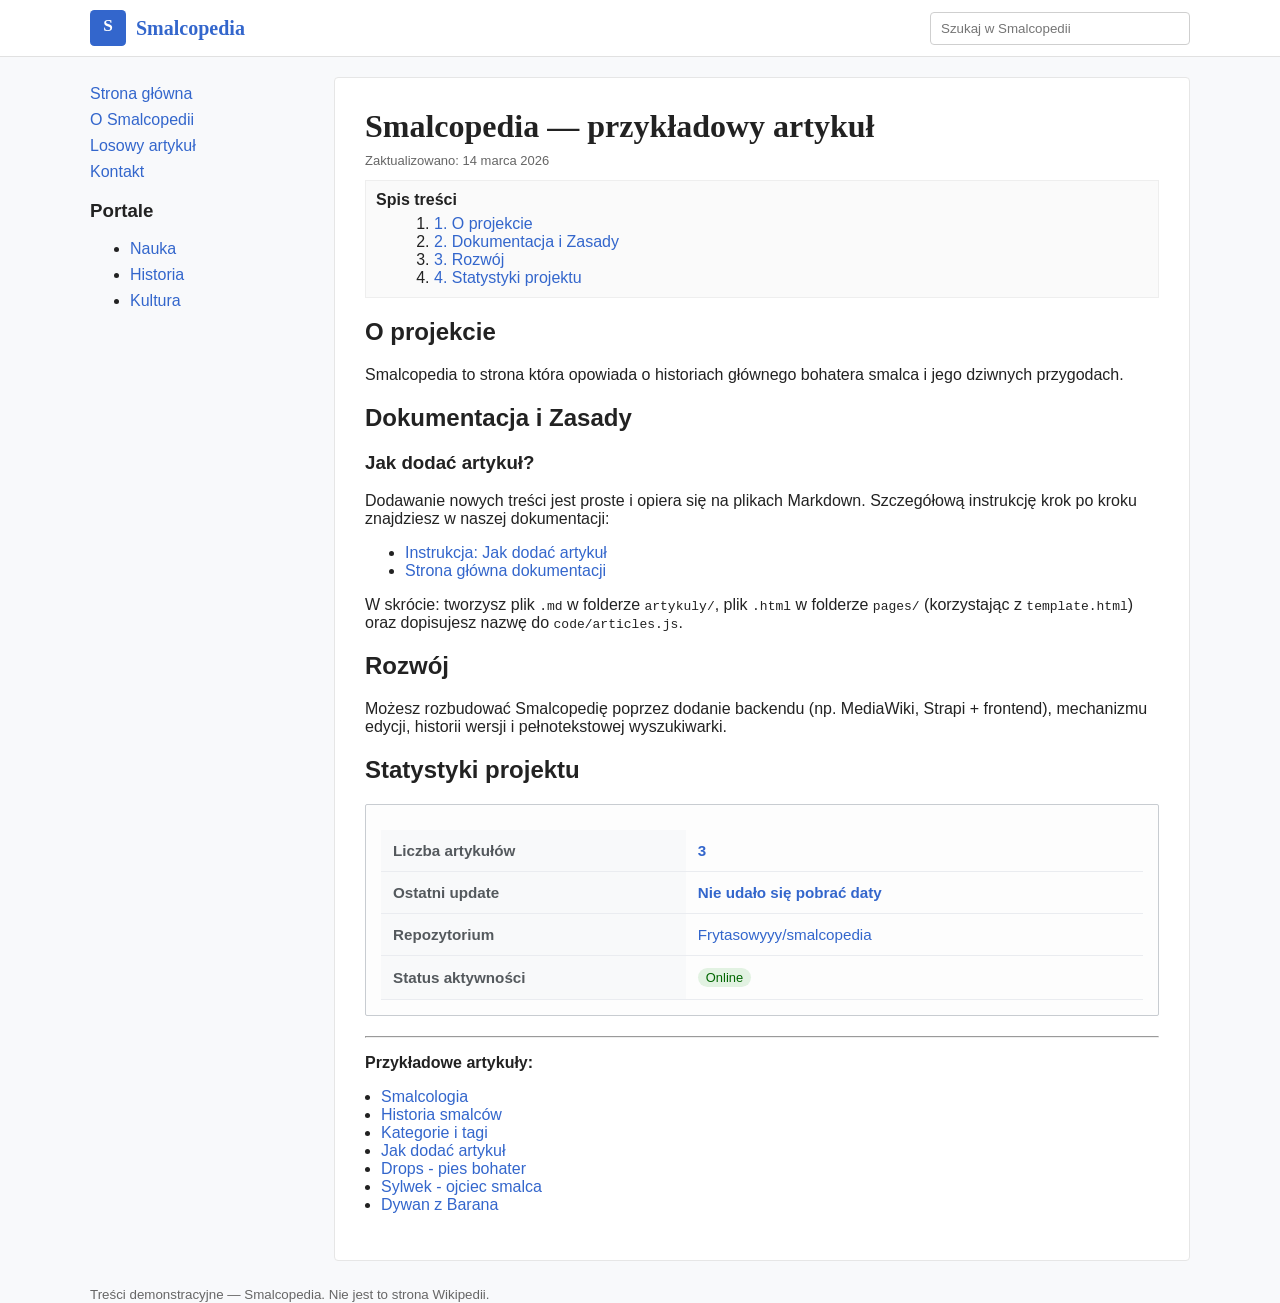
==== index.html @ 1882fc54 "New project structure, improvments, added documantation" ====
<!doctype html>
<html lang="pl">
  <head>
    <meta charset="utf-8" />
    <meta name="viewport" content="width=device-width,initial-scale=1" />
    <title>Smalcopedia — wolna encyklopedia</title>
    <link rel="stylesheet" href="styles/styles.css" />
    <link rel="stylesheet" href="styles/statistics.css" />
  </head>
  <body>
    <header class="site-header">
      <div class="header-inner">
        <a class="logo" href="#" aria-label="Smalcopedia">
          <!-- Simple SVG logo to avoid trademark issues -->
          <svg
            width="36"
            height="36"
            viewBox="0 0 100 100"
            xmlns="http://www.w3.org/2000/svg"
            aria-hidden="true"
          >
            <rect width="100" height="100" rx="12" fill="#3366cc"></rect>
            <text
              x="50%"
              y="58%"
              font-family="Georgia, serif"
              font-size="48"
              fill="#fff"
              text-anchor="middle"
            >
              S
            </text>
          </svg>
          <span class="site-title">Smalcopedia</span>
        </a>
        <form id="searchForm" class="search-form" onsubmit="return false;">
          <input
            id="searchInput"
            type="search"
            placeholder="Szukaj w Smalcopedii"
            aria-label="Szukaj"
          />
        </form>
      </div>
    </header>

    <div class="page-wrap">
      <aside class="sidebar">
        <nav>
          <ul>
            <li><a href="#">Strona główna</a></li>
            <li><a href="#">O Smalcopedii</a></li>
            <li><a href="#" id="randomArticle">Losowy artykuł</a></li>
            <li><a href="#">Kontakt</a></li>
          </ul>
        </nav>
        <section class="portals">
          <h3>Portale</h3>
          <ul>
            <li><a href="#">Nauka</a></li>
            <li><a href="#">Historia</a></li>
            <li><a href="#">Kultura</a></li>
          </ul>
        </section>
      </aside>

      <main class="content">
        <article class="article" id="article-main">
          <h1>Smalcopedia — przykładowy artykuł</h1>
          <div class="meta">Zaktualizowano: 14 marca 2026</div>
          <nav class="toc" aria-label="Spis treści">
            <strong>Spis treści</strong>
            <ol>
              <li><a href="#sekcja-1">1. O projekcie</a></li>
              <li><a href="#sekcja-2">2. Dokumentacja i Zasady</a></li>
              <li><a href="#sekcja-3">3. Rozwój</a></li>
              <li><a href="#statystyki-projektu">4. Statystyki projektu</a></li>
            </ol>
          </nav>

          <section id="sekcja-1">
            <h2>O projekcie</h2>
            <p>
              Smalcopedia to strona która opowiada o historiach głównego
              bohatera smalca i jego dziwnych przygodach.
            </p>
          </section>

          <section id="sekcja-2">
            <h2>Dokumentacja i Zasady</h2>
            <h3>Jak dodać artykuł?</h3>
            <p>
              Dodawanie nowych treści jest proste i opiera się na plikach Markdown. 
              Szczegółową instrukcję krok po kroku znajdziesz w naszej dokumentacji:
            </p>
            <ul>
              <li><a href="docs/jak-dodac-artykul.md">Instrukcja: Jak dodać artykuł</a></li>
              <li><a href="docs/index.md">Strona główna dokumentacji</a></li>
            </ul>
            <p>
              W skrócie: tworzysz plik <code>.md</code> w folderze <code>artykuly/</code>, 
              plik <code>.html</code> w folderze <code>pages/</code> (korzystając z <code>template.html</code>) 
              oraz dopisujesz nazwę do <code>code/articles.js</code>.
            </p>
          </section>

          <section id="sekcja-3">
            <h2>Rozwój</h2>
            <p>
              Możesz rozbudować Smalcopedię poprzez dodanie backendu (np.
              MediaWiki, Strapi + frontend), mechanizmu edycji, historii wersji
              i pełnotekstowej wyszukiwarki.
            </p>
          </section>

          <section id="statystyki-projektu">
            <h2>Statystyki projektu</h2>
            <div class="stats-container">
              <table class="stats-table">
                <tbody>
                  <tr>
                    <th>Liczba artykułów</th>
                    <td id="articleCount" class="stats-value">...</td>
                  </tr>
                  <tr>
                    <th>Ostatni update</th>
                    <td id="lastUpdate" class="stats-value">Pobieranie...</td>
                  </tr>
                  <tr>
                    <th>Repozytorium</th>
                    <td>
                      <a
                        href="https://github.com/Frytasowyyy/smalcopedia"
                        target="_blank"
                        >Frytasowyyy/smalcopedia</a
                      >
                    </td>
                  </tr>
                  <tr>
                    <th>Status aktywności</th>
                    <td><span class="stats-status">Online</span></td>
                  </tr>
                </tbody>
              </table>
            </div>
          </section>

          <hr />
          <p class="references"><strong>Przykładowe artykuły:</strong></p>
          <ul id="articleList" class="article-list">
            <li><a href="#">Smalcologia</a></li>
            <li><a href="#">Historia smalców</a></li>
            <li><a href="#">Kategorie i tagi</a></li>
            <li><a href="#">Jak dodać artykuł</a></li>
            <li><a href="pages/dropsie.html">Drops - pies bohater</a></li>
            <li><a href="pages/sylwek.html">Sylwek - ojciec smalca</a></li>
            <li><a href="pages/dywanzbarana.html">Dywan z Barana</a></li>
          </ul>
        </article>
      </main>
    </div>

    <footer class="site-footer">
      <div class="footer-inner">
        <small
          >Treści demonstracyjne — Smalcopedia. Nie jest to strona
          Wikipedii.</small
        >
      </div>
    </footer>

    <script src="code/articles.js"></script>
    <script src="code/script.js"></script>
    <script src="code/statistics.js"></script>
  </body>
</html>
---- styles/styles.css ----
/* Podstawowy styl wzorowany na typowym układzie wiki, ale unikalny */
:root{
  --accent:#3366cc;
  --bg:#f8f9fb;
  --text:#222;
}
html,body{height:100%;margin:0;font-family: -apple-system, BlinkMacSystemFont, "Segoe UI", Roboto, "Helvetica Neue", Arial, "Noto Sans", "Liberation Sans", sans-serif;color:var(--text);background:var(--bg);}
a{color:var(--accent);text-decoration:none}
a:hover{text-decoration:underline}

.site-header{background:#fff;border-bottom:1px solid #e1e1e1}
.header-inner{max-width:1100px;margin:0 auto;display:flex;align-items:center;gap:16px;padding:10px 16px}
.logo{display:flex;align-items:center;gap:10px;color:var(--accent);font-weight:700}
.site-title{font-family:Georgia, 'Times New Roman', Times, serif;font-size:20px}
.search-form{margin-left:auto}
#searchInput{padding:8px 10px;border:1px solid #cfcfcf;border-radius:4px;width:260px}

.page-wrap{max-width:1100px;margin:20px auto;display:grid;grid-template-columns:220px 1fr;gap:24px;padding:0 16px}
.sidebar{background:transparent}
.sidebar nav ul{list-style:none;padding:0;margin:0}
.sidebar li{margin:8px 0}
.portals{margin-top:18px}

.content{background:#fff;padding:22px;border:1px solid #e6e6e6;border-radius:4px}
.article h1{font-family:Georgia, 'Times New Roman', Times, serif;font-size:32px;margin:0 0 8px}
.meta{color:#666;font-size:13px;margin-bottom:12px}
.toc{background:#fafafa;border:1px solid #eee;padding:10px;margin:10px 0}
.toc ol{margin:6px 0 0 18px}
.section h2{font-size:20px}
.article-list{padding-left:16px}

.site-footer{margin:24px 0 40px}
.footer-inner{max-width:1100px;margin:0 auto;padding:0 16px;color:#666}

/* Upewnij się, że .content ma tę właściwość, aby infobox nie wystawał dołem */
.content {
  background: #fff;
  padding: 30px;
  border: 1px solid #e6e6e6;
  border-radius: 4px;
  overflow: hidden; /* Czyści floaty wewnątrz kontenera */
  position: relative;
}

/* Infobox - teraz sztywno trzyma się prawej strony wewnątrz .content */
.infobox {
  width: 280px;
  background: #f8f9fa;
  border: 1px solid #a2a9b1;
  padding: 8px;
  float: right; /* To jest kluczowe */
  margin: 0 0 20px 20px; /* Odstęp od tekstu z lewej i z dołu */
  font-size: 0.88em;
  line-height: 1.4;
  box-sizing: border-box;
}

.infobox-title {
  text-align: center;
  font-size: 1.2em;
  font-weight: bold;
  background: #cedff2;
  padding: 10px;
  margin: -8px -8px 10px -8px; /* Idealne dopasowanie do brzegów infoboxu */
  border-bottom: 1px solid #a2a9b1;
}

.infobox-image {
  text-align: center;
  margin-bottom: 10px;
}

.infobox-image img {
  max-width: 100%;
  height: auto;
  display: block;
  margin: 0 auto;
}

.infobox-table {
  width: 100%;
  border-collapse: collapse;
}

.infobox-table th {
  text-align: left;
  vertical-align: top;
  width: 40%;
  padding: 6px 4px;
  border-top: 1px solid #a2a9b1;
  background-color: #f2f2f2;
}

.infobox-table td {
  padding: 6px 4px;
  border-top: 1px solid #a2a9b1;
}

/* RESPONSYWNOŚĆ */

/* Dla średnich ekranów (tablety) */
@media (max-width: 900px) {
  .page-wrap {
    grid-template-columns: 1fr; /* Sidebar ląduje nad Contentem */
  }
}

/* Dla telefonów */
@media (max-width: 600px) {
  .infobox {
    float: none;      /* Przestaje płynąć */
    width: 100%;      /* Zajmuje całą szerokość .content */
    margin: 0 0 20px 0; /* Resetuje boczne marginesy */
  }
  
  .content {
    padding: 15px;    /* Mniejszy padding na mobile */
  }
}
---- styles/statistics.css ----
/* Styl dla tabeli statystyk projektu */
.stats-container {
    margin: 20px 0;
    padding: 15px;
    background-color: #fdfdfd;
    border: 1px solid #c8ccd1;
    border-radius: 2px;
}

.stats-table {
    width: 100%;
    border-collapse: collapse;
    font-size: 0.95em;
    margin-top: 10px;
}

.stats-table caption {
    text-align: left;
    font-weight: bold;
    font-size: 1.1em;
    padding-bottom: 8px;
    color: #333;
}

.stats-table th, .stats-table td {
    padding: 12px;
    text-align: left;
    border-bottom: 1px solid #eaecf0;
}

.stats-table th {
    background-color: #f8f9fa;
    color: #54595d;
    font-weight: 600;
    width: 40%;
}

.stats-table tr:hover {
    background-color: #f2f5f7;
}

.stats-value {
    font-weight: bold;
    color: #3366cc;
}

.stats-status {
    display: inline-block;
    padding: 2px 8px;
    border-radius: 12px;
    font-size: 0.85em;
    background-color: #e2f2e2;
    color: #006600;
}
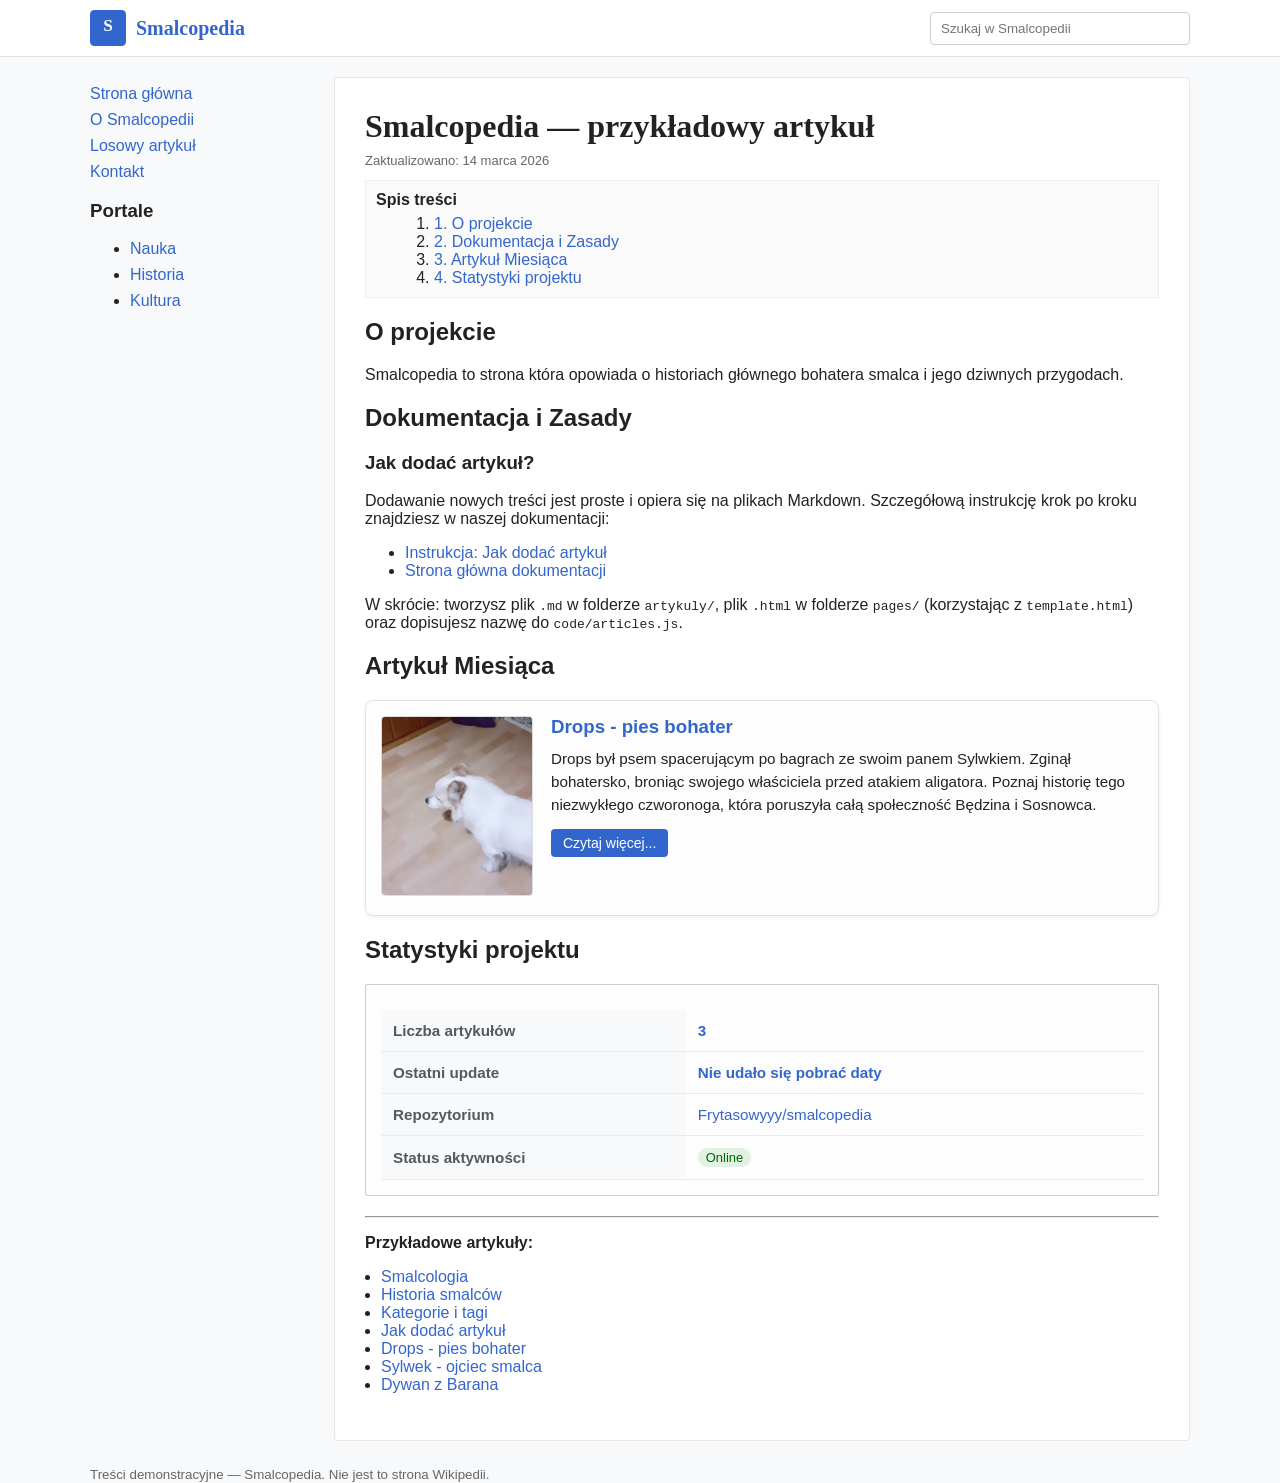
==== commit 7c4e4965: "Merge pull request #3 from Smalcopedia/feature/search-engine feat: implement search engine and updat" ====
--- a/index.html
+++ b/index.html
@@ -73,7 +73,7 @@
             <ol>
               <li><a href="#sekcja-1">1. O projekcie</a></li>
               <li><a href="#sekcja-2">2. Dokumentacja i Zasady</a></li>
-              <li><a href="#sekcja-3">3. Rozwój</a></li>
+              <li><a href="#sekcja-3">3. Artykuł Miesiąca</a></li>
               <li><a href="#statystyki-projektu">4. Statystyki projektu</a></li>
             </ol>
           </nav>
@@ -105,12 +105,21 @@
           </section>
 
           <section id="sekcja-3">
-            <h2>Rozwój</h2>
-            <p>
-              Możesz rozbudować Smalcopedię poprzez dodanie backendu (np.
-              MediaWiki, Strapi + frontend), mechanizmu edycji, historii wersji
-              i pełnotekstowej wyszukiwarki.
-            </p>
+            <h2>Artykuł Miesiąca</h2>
+            <div class="featured-article">
+              <div class="featured-image">
+                <img src="zdjecia/Drops.png" alt="Drops - pies bohater">
+              </div>
+              <div class="featured-content">
+                <h3>Drops - pies bohater</h3>
+                <p>
+                  Drops był psem spacerującym po bagrach ze swoim panem Sylwkiem. 
+                  Zginął bohatersko, broniąc swojego właściciela przed atakiem aligatora. 
+                  Poznaj historię tego niezwykłego czworonoga, która poruszyła całą społeczność Będzina i Sosnowca.
+                </p>
+                <a href="pages/dropsie.html" class="read-more">Czytaj więcej...</a>
+              </div>
+            </div>
           </section>
 
           <section id="statystyki-projektu">
@@ -170,6 +179,7 @@
     </footer>
 
     <script src="code/articles.js"></script>
+    <script src="code/search-engine.js"></script>
     <script src="code/script.js"></script>
     <script src="code/statistics.js"></script>
   </body>
--- a/styles/styles.css
+++ b/styles/styles.css
@@ -12,8 +12,66 @@
 .header-inner{max-width:1100px;margin:0 auto;display:flex;align-items:center;gap:16px;padding:10px 16px}
 .logo{display:flex;align-items:center;gap:10px;color:var(--accent);font-weight:700}
 .site-title{font-family:Georgia, 'Times New Roman', Times, serif;font-size:20px}
-.search-form{margin-left:auto}
+.search-form{margin-left:auto;position:relative}
 #searchInput{padding:8px 10px;border:1px solid #cfcfcf;border-radius:4px;width:260px}
+
+/* Search Results Dropdown */
+.search-results-dropdown {
+  position: absolute;
+  top: 100%;
+  right: 0;
+  width: 320px;
+  background: #fff;
+  border: 1px solid #ddd;
+  border-radius: 4px;
+  box-shadow: 0 4px 12px rgba(0,0,0,0.15);
+  margin-top: 8px;
+  display: none;
+  z-index: 1000;
+  max-height: 400px;
+  overflow-y: auto;
+}
+
+.search-results-dropdown.active {
+  display: block;
+}
+
+.search-item {
+  padding: 10px 15px;
+  border-bottom: 1px solid #f0f0f0;
+  cursor: pointer;
+  transition: background 0.2s;
+}
+
+.search-item:last-child {
+  border-bottom: none;
+}
+
+.search-item:hover {
+  background: #f5f8ff;
+}
+
+.search-item-title {
+  font-weight: 700;
+  color: var(--accent);
+  font-size: 14px;
+}
+
+.search-item-desc {
+  font-size: 12px;
+  color: #666;
+  margin-top: 2px;
+  white-space: nowrap;
+  overflow: hidden;
+  text-overflow: ellipsis;
+}
+
+.no-results {
+  padding: 15px;
+  text-align: center;
+  color: #999;
+  font-size: 14px;
+}
 
 .page-wrap{max-width:1100px;margin:20px auto;display:grid;grid-template-columns:220px 1fr;gap:24px;padding:0 16px}
 .sidebar{background:transparent}
@@ -116,4 +174,65 @@
   .content {
     padding: 15px;    /* Mniejszy padding na mobile */
   }
+}
+
+/* Featured Article Card */
+.featured-article {
+  display: flex;
+  gap: 20px;
+  background: #fdfdfd;
+  border: 1px solid #e1e1e1;
+  border-radius: 8px;
+  padding: 15px;
+  margin-top: 15px;
+  box-shadow: 0 2px 4px rgba(0,0,0,0.05);
+}
+
+.featured-image {
+  flex: 0 0 150px;
+}
+
+.featured-image img {
+  width: 100%;
+  height: auto;
+  border-radius: 4px;
+  border: 1px solid #ddd;
+}
+
+.featured-content {
+  flex: 1;
+}
+
+.featured-content h3 {
+  margin: 0 0 10px 0;
+  color: var(--accent);
+}
+
+.featured-content p {
+  margin: 0 0 12px 0;
+  font-size: 0.95em;
+  line-height: 1.5;
+}
+
+.read-more {
+  display: inline-block;
+  padding: 6px 12px;
+  background: var(--accent);
+  color: #fff !important;
+  border-radius: 4px;
+  font-size: 14px;
+}
+
+.read-more:hover {
+  background: #2a52a3;
+  text-decoration: none;
+}
+
+@media (max-width: 600px) {
+  .featured-article {
+    flex-direction: column;
+  }
+  .featured-image {
+    flex: 0 0 auto;
+  }
 }
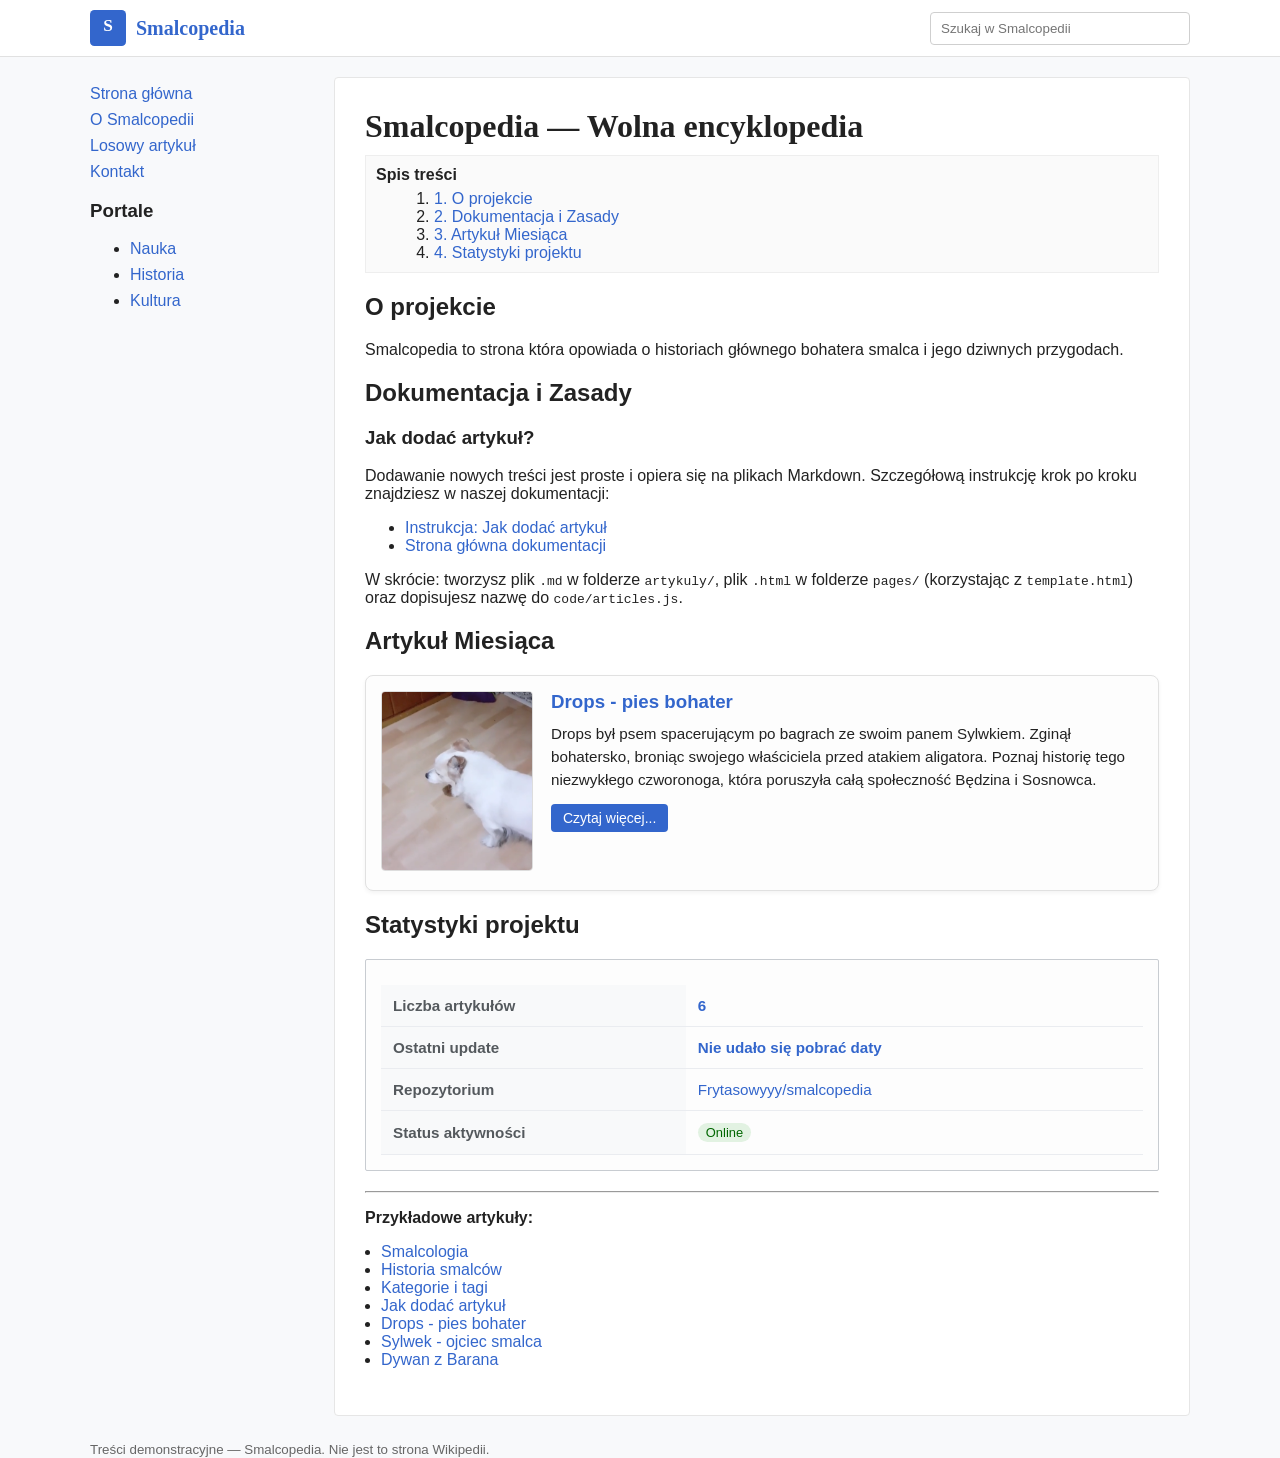
==== commit 4c8f1bcc: "Fix HTML formatting and structure" ====
--- a/index.html
+++ b/index.html
@@ -66,8 +66,7 @@
 
       <main class="content">
         <article class="article" id="article-main">
-          <h1>Smalcopedia — przykładowy artykuł</h1>
-          <div class="meta">Zaktualizowano: 14 marca 2026</div>
+          <h1>Smalcopedia — Wolna encyklopedia</h1>
           <nav class="toc" aria-label="Spis treści">
             <strong>Spis treści</strong>
             <ol>
--- a/styles/styles.css
+++ b/styles/styles.css
@@ -86,6 +86,36 @@
 .toc ol{margin:6px 0 0 18px}
 .section h2{font-size:20px}
 .article-list{padding-left:16px}
+
+blockquote {
+  margin: 20px 0;
+  padding: 15px 25px;
+  background-color: #f0f4f8;
+  border-left: 5px solid var(--accent);
+  border-radius: 0 8px 8px 0;
+  font-style: italic;
+  color: #444;
+  position: relative;
+  line-height: 1.6;
+  display: flow-root; /* Creates BFC to respect floated infobox without clipping */
+  margin-right: 20px; /* Extra breathing room from the right (infobox side) */
+  transition: transform 0.2s ease, box-shadow 0.2s ease;
+}
+
+blockquote:hover {
+  transform: translateX(5px);
+  box-shadow: -2px 5px 15px rgba(0,0,0,0.05);
+}
+
+blockquote::before {
+  content: "“";
+  font-family: Georgia, serif;
+  font-size: 60px;
+  color: rgba(51, 102, 204, 0.1);
+  position: absolute;
+  top: -10px;
+  left: 10px;
+}
 
 .site-footer{margin:24px 0 40px}
 .footer-inner{max-width:1100px;margin:0 auto;padding:0 16px;color:#666}
